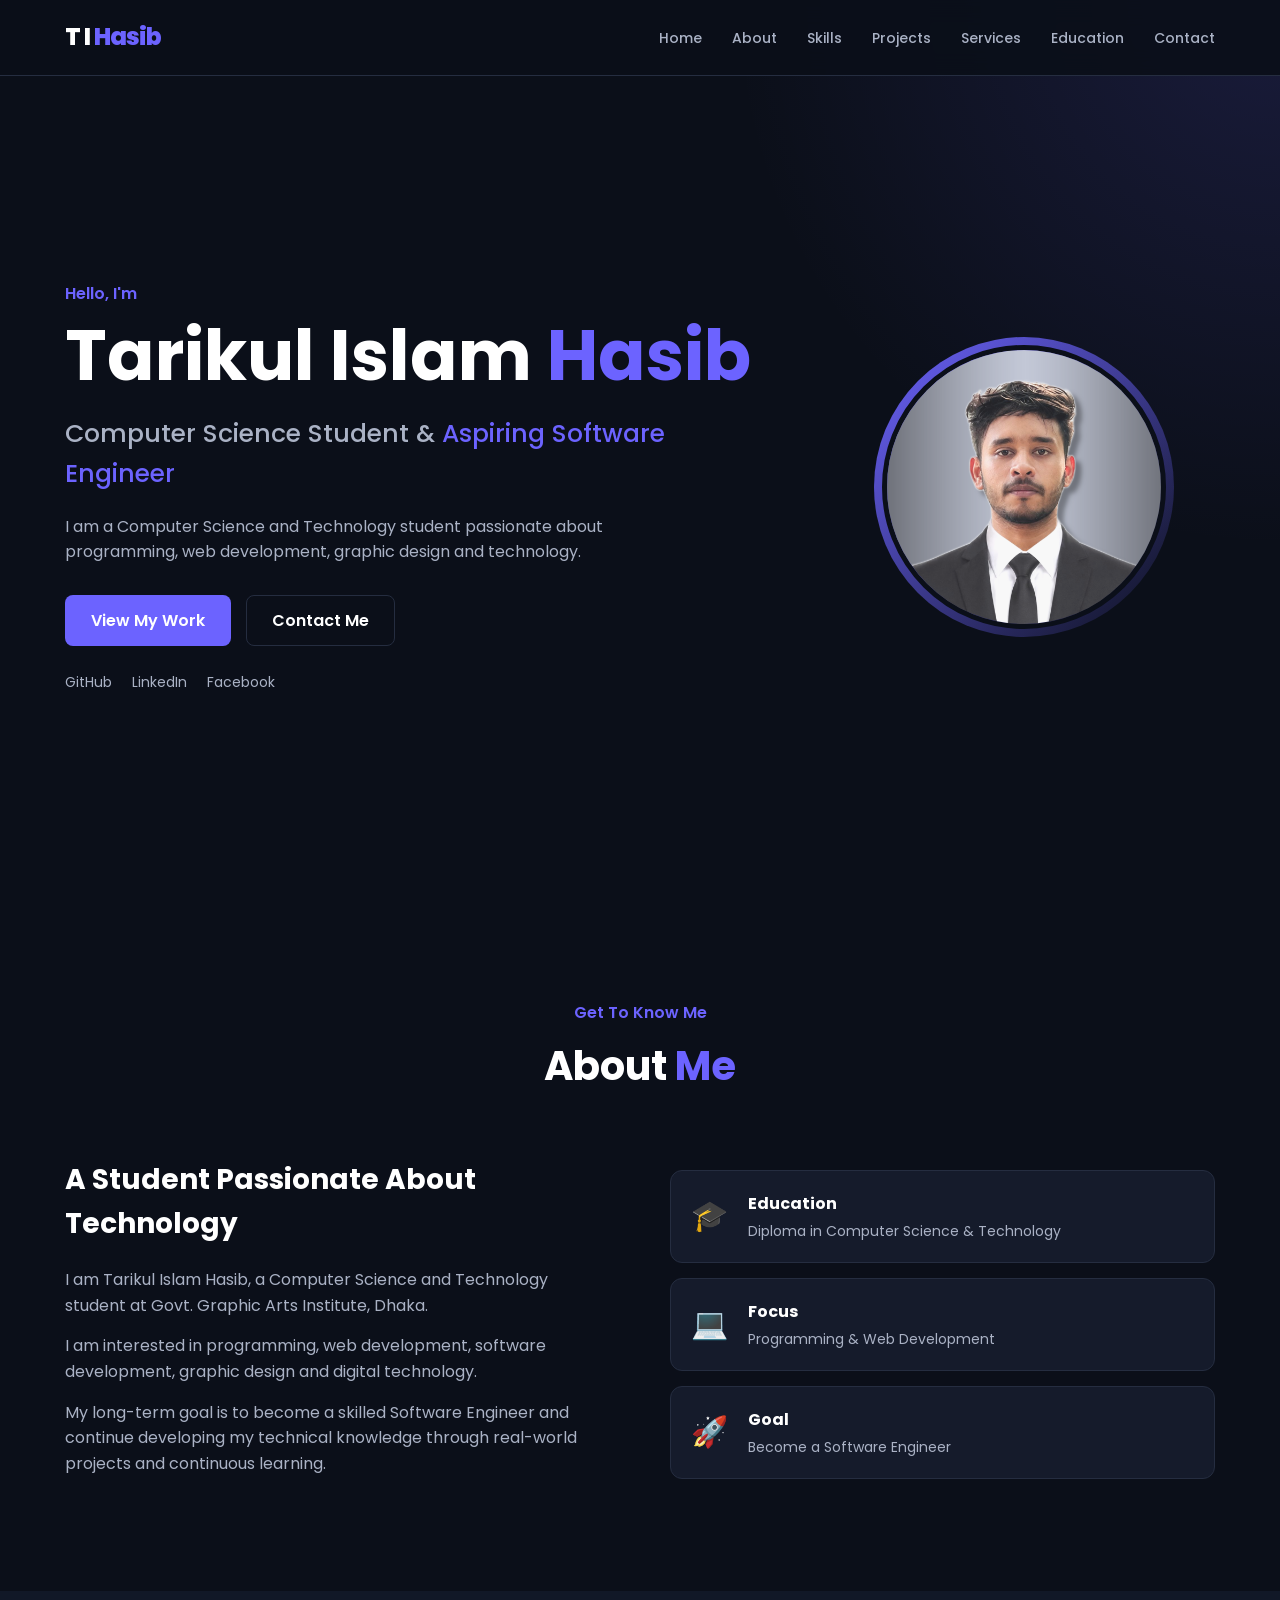
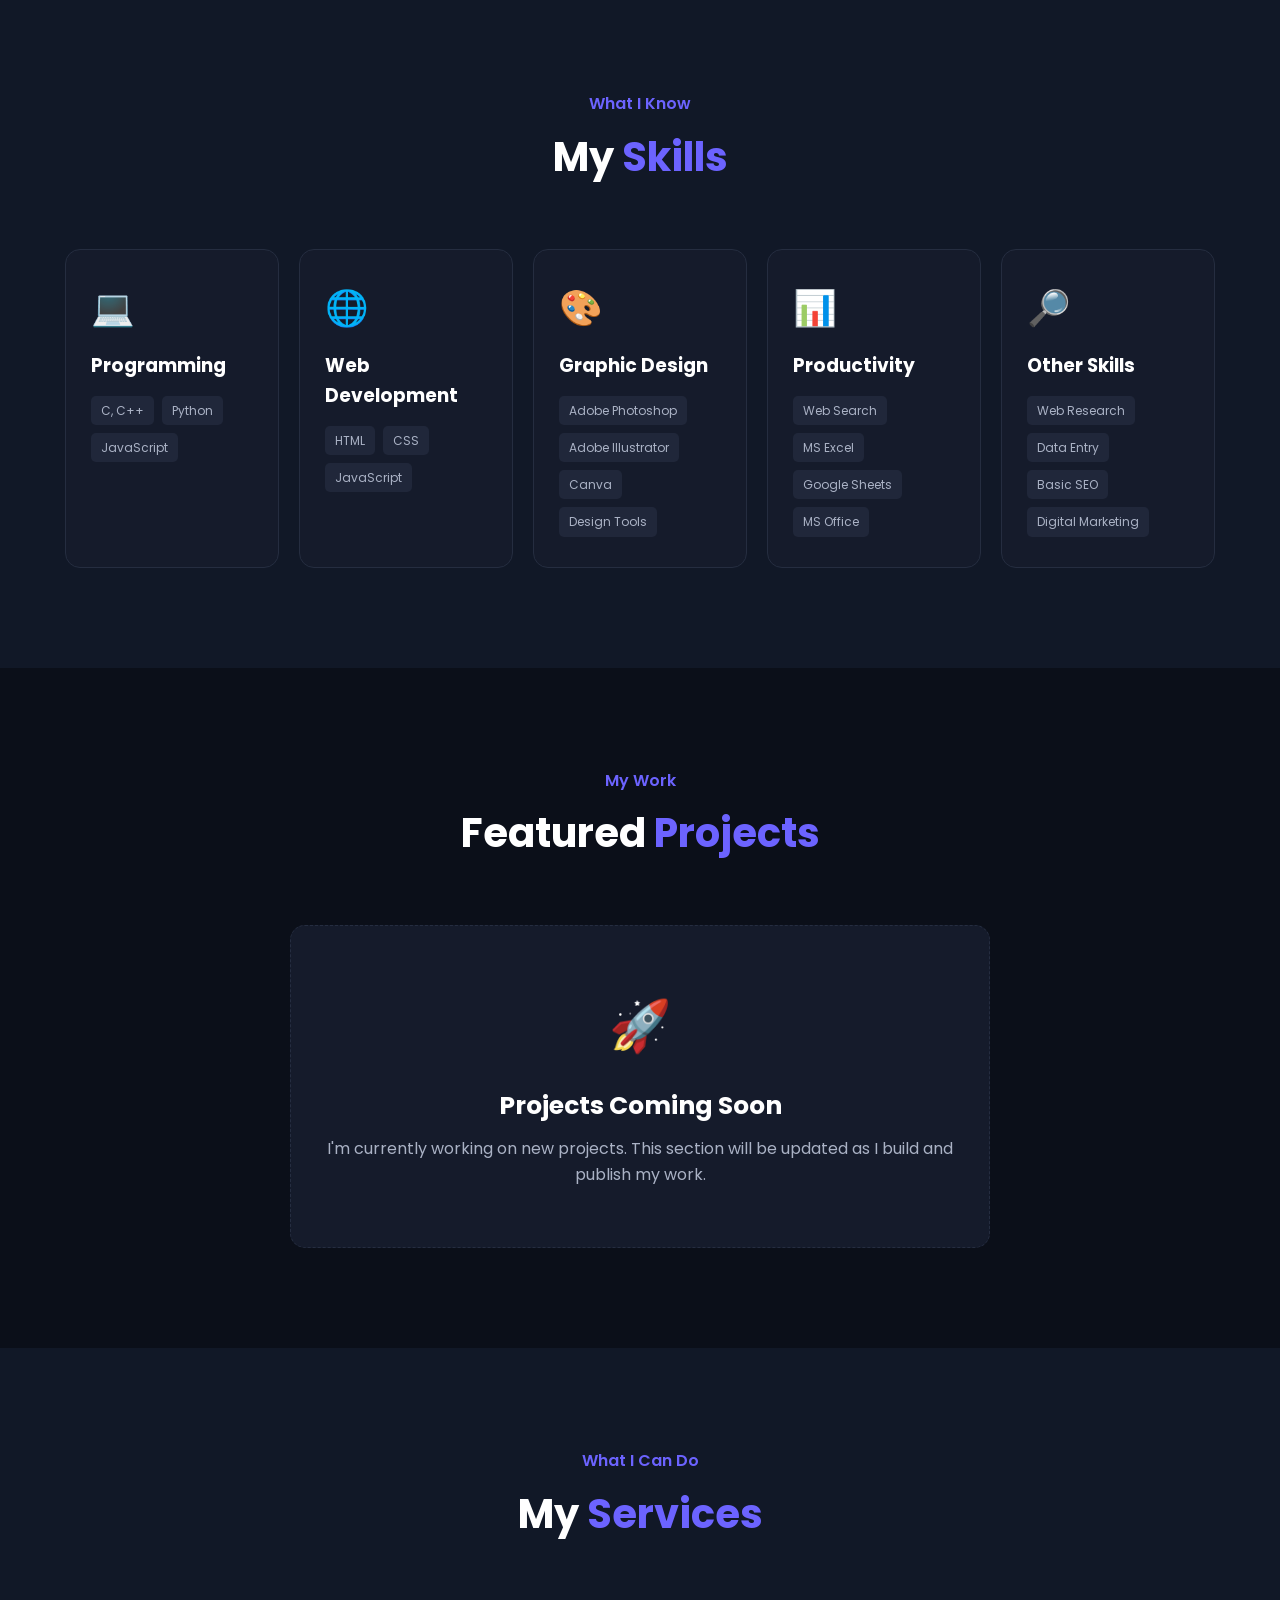
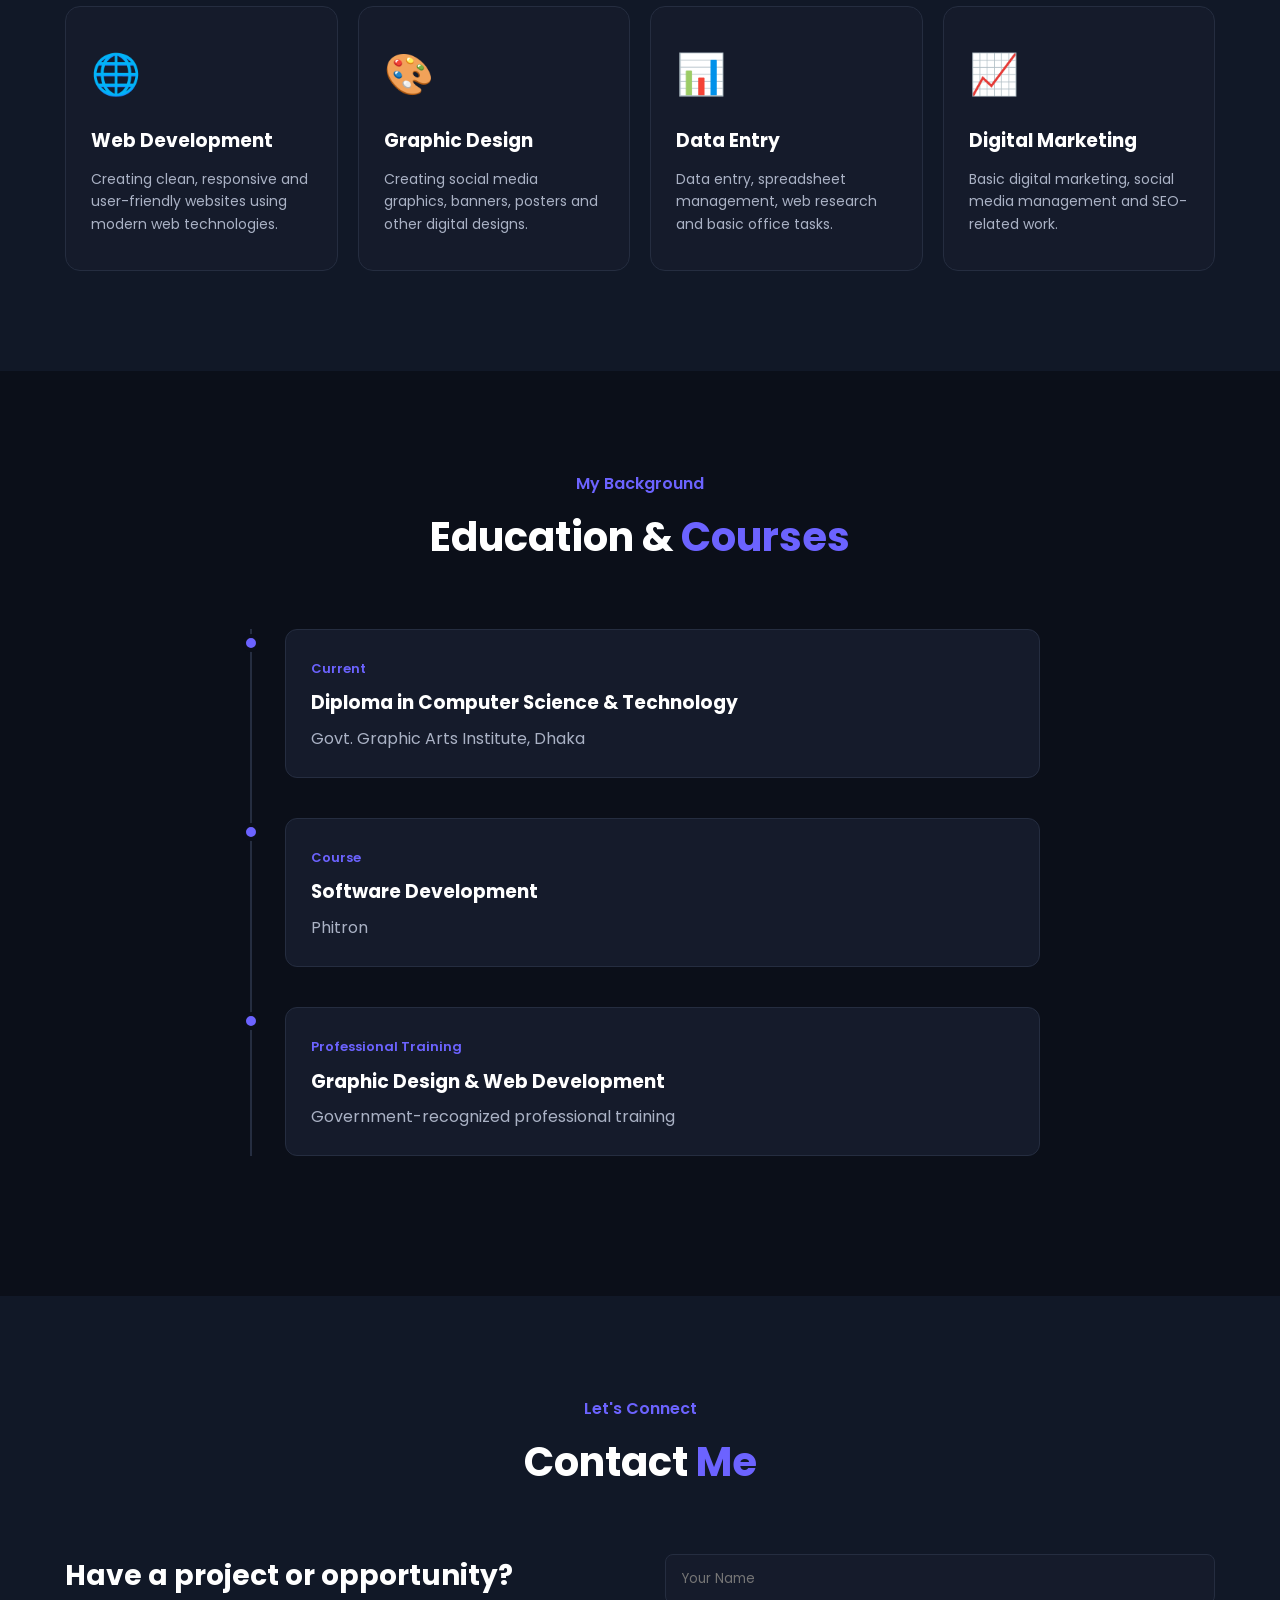
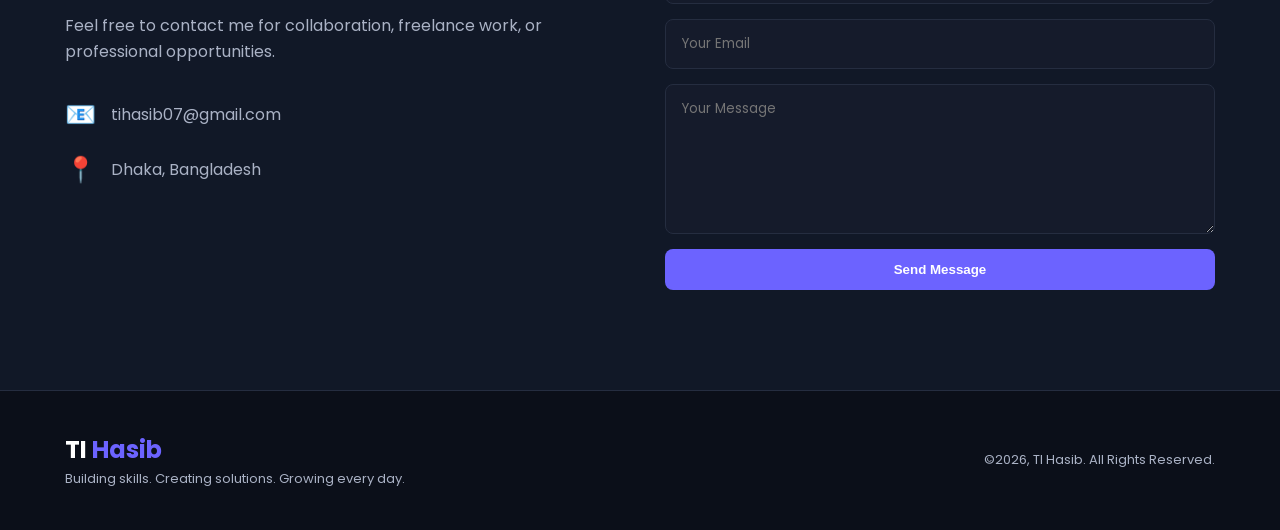
==== index.html @ 2594bf4c "Move site files to repo root" ====
<!DOCTYPE html>
<html lang="en">

<head>

    <meta charset="UTF-8">

    <meta name="viewport" content="width=device-width, initial-scale=1.0">

    <meta name="description"
        content="Tarikul Islam Hasib - Computer Science & Technology Student, Web Developer and Aspiring Software Engineer.">

    <meta name="author" content="Tarikul Islam Hasib">

    <title>TI Hasib | Portfolio</title>

    <!-- Google Font -->
    <link rel="preconnect" href="https://fonts.googleapis.com">
    <link rel="preconnect" href="https://fonts.gstatic.com" crossorigin>

    <link href="https://fonts.googleapis.com/css2?family=Poppins:wght@300;400;500;600;700;800&display=swap"
        rel="stylesheet">

    <!-- CSS -->
    <link rel="stylesheet" href="css/style.css">

</head>

<body>

    <!-- ================= NAVBAR ================= -->

    <header class="header">

        <nav class="navbar container">

            <a href="#home" class="logo">
                T I <span> Hasib</span>
            </a>

            <button class="menu-toggle" id="menu-toggle" aria-label="Toggle menu">
                ☰
            </button>

            <ul class="nav-menu" id="nav-menu">

                <li>
                    <a href="#home">Home</a>
                </li>

                <li>
                    <a href="#about">About</a>
                </li>

                <li>
                    <a href="#skills">Skills</a>
                </li>

                <li>
                    <a href="#projects">Projects</a>
                </li>

                <li>
                    <a href="#services">Services</a>
                </li>

                <li>
                    <a href="#education">Education</a>
                </li>

                <li>
                    <a href="#contact">Contact</a>
                </li>

            </ul>

        </nav>

    </header>


    <!-- ================= HERO ================= -->

    <main>

        <section class="hero" id="home">

            <div class="container hero-content">

                <div class="hero-text">

                    <p class="hero-small">
                        Hello, I'm
                    </p>

                    <h1>
                        Tarikul Islam <span>Hasib</span>
                    </h1>

                    <h2>
                        Computer Science Student &amp;
                        <span>Aspiring Software Engineer</span>
                    </h2>

                    <p class="hero-description">
                        I am a Computer Science and Technology student
                        passionate about programming, web development,
                        graphic design and technology.
                    </p>

                    <div class="hero-buttons">

                        <a href="#projects" class="btn primary-btn">
                            View My Work
                        </a>

                        <a href="#contact" class="btn secondary-btn">
                            Contact Me
                        </a>

                    </div>

                    <div class="social-links">

                        <a href="https://github.com/tihasib" target="_blank">
                            GitHub
                        </a>

                        <a href="https://www.linkedin.com/in/tihasib/" target="_blank">
                            LinkedIn
                        </a>

                        <a href="https://www.facebook.com/tihasib8" target="_blank">
                            Facebook
                        </a>

                    </div>

                </div>


                <div class="hero-image">

                    <div class="profile-circle">

                        <img src="assets/images/profile.jpg" alt="Tarikul Islam Hasib"
                            onerror="this.onerror=null; this.src='assets/images/profile-placeholder.svg';">

                    </div>

                </div>

            </div>

        </section>


        <!-- ================= ABOUT ================= -->

        <section class="section" id="about">

            <div class="container">

                <div class="section-title">

                    <p>Get To Know Me</p>

                    <h2>About <span>Me</span></h2>

                </div>

                <div class="about-content">

                    <div class="about-text">

                        <h3>
                            A Student Passionate About Technology
                        </h3>

                        <p>
                            I am Tarikul Islam Hasib, a Computer Science
                            and Technology student at Govt. Graphic Arts
                            Institute, Dhaka.
                        </p>

                        <p>
                            I am interested in programming, web development,
                            software development, graphic design and
                            digital technology.
                        </p>

                        <p>
                            My long-term goal is to become a skilled
                            Software Engineer and continue developing
                            my technical knowledge through real-world
                            projects and continuous learning.
                        </p>

                    </div>


                    <div class="about-info">

                        <div class="info-card">

                            <span>🎓</span>

                            <div>
                                <h4>Education</h4>
                                <p>
                                    Diploma in Computer Science &amp;
                                    Technology
                                </p>
                            </div>

                        </div>


                        <div class="info-card">

                            <span>💻</span>

                            <div>
                                <h4>Focus</h4>
                                <p>
                                    Programming &amp; Web Development
                                </p>
                            </div>

                        </div>


                        <div class="info-card">

                            <span>🚀</span>

                            <div>
                                <h4>Goal</h4>
                                <p>
                                    Become a Software Engineer
                                </p>
                            </div>

                        </div>

                    </div>

                </div>

            </div>

        </section>


        <!-- ================= SKILLS ================= -->

        <section class="section skills-section" id="skills">

            <div class="container">

                <div class="section-title">

                    <p>What I Know</p>

                    <h2>My <span>Skills</span></h2>

                </div>


                <div class="skills-grid">


                    <!-- Programming -->

                    <div class="skill-card">

                        <div class="skill-icon">
                            💻
                        </div>

                        <h3>Programming</h3>

                        <div class="skill-list">

                            <span>C, C++</span>
                            <span>Python</span>
                            <span>JavaScript</span>

                        </div>

                    </div>


                    <!-- Web -->

                    <div class="skill-card">

                        <div class="skill-icon">
                            🌐
                        </div>

                        <h3>Web Development</h3>

                        <div class="skill-list">

                            <span>HTML</span>
                            <span>CSS</span>
                            <span>JavaScript</span>

                        </div>

                    </div>


                    <!-- Design -->

                    <div class="skill-card">

                        <div class="skill-icon">
                            🎨
                        </div>

                        <h3>Graphic Design</h3>

                        <div class="skill-list">

                            <span>Adobe Photoshop</span>
                            <span>Adobe Illustrator</span>
                            <span>Canva</span>
                            <span>Design Tools</span>

                        </div>

                    </div>


                    <!-- Productivity -->

                    <div class="skill-card">

                        <div class="skill-icon">
                            📊
                        </div>

                        <h3>Productivity</h3>

                        <div class="skill-list">

                            <span>Web Search</span>
                            <span>MS Excel</span>
                            <span>Google Sheets</span>
                            <span>MS Office</span>

                        </div>

                    </div>


                    <!-- Other -->

                    <div class="skill-card">

                        <div class="skill-icon">
                            🔎
                        </div>

                        <h3>Other Skills</h3>

                        <div class="skill-list">

                            <span>Web Research</span>
                            <span>Data Entry</span>
                            <span>Basic SEO</span>
                            <span>Digital Marketing</span>

                        </div>

                    </div>

                </div>

            </div>

        </section>


        <!-- ================= PROJECTS ================= -->

        <section class="section" id="projects">

            <div class="container">

                <div class="section-title">

                    <p>My Work</p>

                    <h2>Featured <span>Projects</span></h2>

                </div>


                <div class="empty-projects">

                    <div class="empty-icon">
                        🚀
                    </div>

                    <h3>
                        Projects Coming Soon
                    </h3>

                    <p>
                        I'm currently working on new projects.
                        This section will be updated as I build
                        and publish my work.
                    </p>

                </div>

            </div>

        </section>


        <!-- ================= SERVICES ================= -->

        <section class="section services-section" id="services">

            <div class="container">

                <div class="section-title">

                    <p>What I Can Do</p>

                    <h2>My <span>Services</span></h2>

                </div>


                <div class="services-grid">


                    <div class="service-card">

                        <div class="service-icon">
                            🌐
                        </div>

                        <h3>Web Development</h3>

                        <p>
                            Creating clean, responsive and
                            user-friendly websites using
                            modern web technologies.
                        </p>

                    </div>


                    <div class="service-card">

                        <div class="service-icon">
                            🎨
                        </div>

                        <h3>Graphic Design</h3>

                        <p>
                            Creating social media graphics,
                            banners, posters and other
                            digital designs.
                        </p>

                    </div>


                    <div class="service-card">

                        <div class="service-icon">
                            📊
                        </div>

                        <h3>Data Entry</h3>

                        <p>
                            Data entry, spreadsheet management,
                            web research and basic office tasks.
                        </p>

                    </div>


                    <div class="service-card">

                        <div class="service-icon">
                            📈
                        </div>

                        <h3>Digital Marketing</h3>

                        <p>
                            Basic digital marketing, social media
                            management and SEO-related work.
                        </p>

                    </div>

                </div>

            </div>

        </section>


        <!-- ================= EDUCATION ================= -->

        <section class="section" id="education">

            <div class="container">

                <div class="section-title">

                    <p>My Background</p>

                    <h2>Education &amp; <span>Courses</span></h2>

                </div>


                <div class="timeline">


                    <div class="timeline-item">

                        <div class="timeline-dot"></div>

                        <div class="timeline-content">

                            <span class="timeline-date">
                                Current
                            </span>

                            <h3>
                                Diploma in Computer Science
                                &amp; Technology
                            </h3>

                            <p>
                                Govt. Graphic Arts Institute,
                                Dhaka
                            </p>

                        </div>

                    </div>


                    <div class="timeline-item">

                        <div class="timeline-dot"></div>

                        <div class="timeline-content">

                            <span class="timeline-date">
                                Course
                            </span>

                            <h3>
                                Software Development
                            </h3>

                            <p>
                                Phitron
                            </p>

                        </div>

                    </div>


                    <div class="timeline-item">

                        <div class="timeline-dot"></div>

                        <div class="timeline-content">

                            <span class="timeline-date">
                                Professional Training
                            </span>

                            <h3>
                                Graphic Design &amp; Web Development
                            </h3>

                            <p>
                                Government-recognized professional
                                training
                            </p>

                        </div>

                    </div>

                </div>

            </div>

        </section>


        <!-- ================= CONTACT ================= -->

        <section class="section contact-section" id="contact">

            <div class="container">

                <div class="section-title">

                    <p>Let's Connect</p>

                    <h2>Contact <span>Me</span></h2>

                </div>


                <div class="contact-content">


                    <div class="contact-text">

                        <h3>
                            Have a project or opportunity?
                        </h3>

                        <p>
                            Feel free to contact me for
                            collaboration, freelance work,
                            or professional opportunities.
                        </p>


                        <div class="contact-info">

                            <div>
                                <span>📧</span>
                                <p>
                                    tihasib07@gmail.com
                                </p>
                            </div>

                            <div>
                                <span>📍</span>
                                <p>
                                    Dhaka, Bangladesh
                                </p>
                            </div>

                        </div>

                    </div>


                    <form class="contact-form" id="contact-form">

                        <input type="text" placeholder="Your Name" required>

                        <input type="email" placeholder="Your Email" required>

                        <textarea rows="6" placeholder="Your Message" required></textarea>

                        <button type="submit" class="btn primary-btn">
                            Send Message
                        </button>

                    </form>

                </div>

            </div>

        </section>

    </main>


    <!-- ================= FOOTER ================= -->

    <footer class="footer">

        <div class="container footer-content">

            <div>

                <h3>
                    TI<span>  Hasib</span>
                </h3>

                <p>
                    Building skills. Creating solutions.
                    Growing every day.
                </p>

            </div>


            <div>

                <p>
                    ©2026, TI  Hasib. All Rights Reserved.
                </p>

            </div>

        </div>

    </footer>


    <!-- JavaScript -->
    <script src="js/script.js"></script>

</body>

</html>
---- css/style.css ----
/* ================================
   GLOBAL SETTINGS
================================ */

* {
    margin: 0;
    padding: 0;
    box-sizing: border-box;
}

html {
    scroll-behavior: smooth;
}

body {
    font-family: "Poppins", sans-serif;
    background: #0b0f19;
    color: #ffffff;
    line-height: 1.6;
}

a {
    text-decoration: none;
    color: inherit;
}

ul {
    list-style: none;
}

img {
    max-width: 100%;
    display: block;
}

.container {
    width: 90%;
    max-width: 1150px;
    margin: auto;
}

.section {
    padding: 100px 0;
}


/* ================================
   COLORS
================================ */

:root {

    --background: #0b0f19;

    --background-light: #111827;

    --card: #151b2b;

    --text: #ffffff;

    --text-light: #aab2c5;

    --primary: #6c63ff;

    --primary-light: #8c85ff;

    --border: #252d40;

}


/* ================================
   NAVBAR
================================ */

.header {
    position: fixed;
    top: 0;
    left: 0;

    width: 100%;

    z-index: 1000;

    background: rgba(11, 15, 25, 0.9);

    backdrop-filter: blur(12px);

    border-bottom: 1px solid var(--border);
}

.navbar {

    min-height: 75px;

    display: flex;

    align-items: center;

    justify-content: space-between;
}

.logo {

    font-size: 24px;

    font-weight: 800;

    letter-spacing: -1px;
}

.logo span,
.footer h3 span,
.hero h1 span,
.hero h2 span,
.section-title h2 span {

    color: var(--primary);
}

.nav-menu {

    display: flex;

    align-items: center;

    gap: 30px;
}

.nav-menu a {

    font-size: 14px;

    font-weight: 500;

    color: var(--text-light);

    transition: 0.3s;
}

.nav-menu a:hover {

    color: var(--primary);
}

.menu-toggle {

    display: none;

    background: none;

    border: none;

    color: white;

    font-size: 28px;

    cursor: pointer;
}


/* ================================
   HERO
================================ */

.hero {

    min-height: 100vh;

    display: flex;

    align-items: center;

    padding-top: 75px;

    background:
        radial-gradient(
            circle at top right,
            rgba(108, 99, 255, 0.15),
            transparent 35%
        );
}

.hero-content {

    display: grid;

    grid-template-columns: 1.3fr 0.7fr;

    align-items: center;

    gap: 60px;
}

.hero-small {

    color: var(--primary);

    font-weight: 600;

    margin-bottom: 10px;
}

.hero h1 {

    font-size: clamp(42px, 6vw, 70px);

    line-height: 1.1;

    margin-bottom: 20px;
}

.hero h2 {

    font-size: 25px;

    color: var(--text-light);

    font-weight: 500;

    margin-bottom: 20px;
}

.hero-description {

    max-width: 650px;

    color: var(--text-light);

    margin-bottom: 30px;
}

.hero-buttons {

    display: flex;

    gap: 15px;

    flex-wrap: wrap;
}


/* ================================
   BUTTON
================================ */

.btn {

    display: inline-block;

    padding: 12px 25px;

    border-radius: 8px;

    font-weight: 600;

    transition: 0.3s;

    border: 1px solid transparent;

    cursor: pointer;
}

.primary-btn {

    background: var(--primary);

    color: white;
}

.primary-btn:hover {

    background: var(--primary-light);

    transform: translateY(-3px);
}

.secondary-btn {

    border-color: var(--border);

    color: white;
}

.secondary-btn:hover {

    border-color: var(--primary);

    color: var(--primary);
}


/* ================================
   SOCIAL LINKS
================================ */

.social-links {

    display: flex;

    gap: 20px;

    margin-top: 25px;
}

.social-links a {

    color: var(--text-light);

    font-size: 14px;

    transition: 0.3s;
}

.social-links a:hover {

    color: var(--primary);
}


/* ================================
   PROFILE IMAGE
================================ */

.hero-image {

    display: flex;

    justify-content: center;
}

.profile-circle {

    width: 300px;

    height: 300px;

    border-radius: 50%;

    padding: 8px;

    background: linear-gradient(
        135deg,
        var(--primary),
        transparent
    );
}

.profile-circle img {

    width: 100%;

    height: 100%;

    object-fit: cover;

    border-radius: 50%;

    border: 5px solid var(--background);
}


/* ================================
   SECTION TITLE
================================ */

.section-title {

    text-align: center;

    margin-bottom: 60px;
}

.section-title p {

    color: var(--primary);

    font-weight: 600;

    margin-bottom: 8px;
}

.section-title h2 {

    font-size: 40px;
}


/* ================================
   ABOUT
================================ */

.about-content {

    display: grid;

    grid-template-columns: 1fr 1fr;

    gap: 60px;

    align-items: center;
}

.about-text h3 {

    font-size: 28px;

    margin-bottom: 20px;
}

.about-text p {

    color: var(--text-light);

    margin-bottom: 15px;
}

.about-info {

    display: flex;

    flex-direction: column;

    gap: 15px;
}

.info-card {

    display: flex;

    align-items: center;

    gap: 20px;

    padding: 20px;

    background: var(--card);

    border: 1px solid var(--border);

    border-radius: 12px;

    transition: 0.3s;
}

.info-card:hover {

    transform: translateX(5px);

    border-color: var(--primary);
}

.info-card > span {

    font-size: 30px;
}

.info-card h4 {

    margin-bottom: 3px;
}

.info-card p {

    color: var(--text-light);

    font-size: 14px;
}


/* ================================
   SKILLS
================================ */

.skills-section {

    background: var(--background-light);
}

.skills-grid {

    display: grid;

    grid-template-columns:
        repeat(auto-fit, minmax(210px, 1fr));

    gap: 20px;
}

.skill-card {

    padding: 30px 25px;

    background: var(--card);

    border: 1px solid var(--border);

    border-radius: 15px;

    transition: 0.3s;
}

.skill-card:hover {

    transform: translateY(-7px);

    border-color: var(--primary);
}

.skill-icon {

    font-size: 35px;

    margin-bottom: 15px;
}

.skill-card h3 {

    margin-bottom: 15px;
}

.skill-list {

    display: flex;

    flex-wrap: wrap;

    gap: 8px;
}

.skill-list span {

    padding: 5px 10px;

    border-radius: 5px;

    background: #20273a;

    color: var(--text-light);

    font-size: 12px;
}


/* ================================
   PROJECTS
================================ */

.empty-projects {

    max-width: 700px;

    margin: auto;

    padding: 60px 30px;

    text-align: center;

    background: var(--card);

    border: 1px dashed var(--border);

    border-radius: 15px;
}

.empty-icon {

    font-size: 50px;

    margin-bottom: 20px;
}

.empty-projects h3 {

    font-size: 25px;

    margin-bottom: 10px;
}

.empty-projects p {

    color: var(--text-light);
}


/* ================================
   SERVICES
================================ */

.services-section {

    background: var(--background-light);
}

.services-grid {

    display: grid;

    grid-template-columns:
        repeat(auto-fit, minmax(230px, 1fr));

    gap: 20px;
}

.service-card {

    padding: 35px 25px;

    background: var(--card);

    border: 1px solid var(--border);

    border-radius: 15px;

    transition: 0.3s;
}

.service-card:hover {

    transform: translateY(-7px);

    border-color: var(--primary);
}

.service-icon {

    font-size: 40px;

    margin-bottom: 20px;
}

.service-card h3 {

    margin-bottom: 12px;
}

.service-card p {

    color: var(--text-light);

    font-size: 14px;
}


/* ================================
   EDUCATION TIMELINE
================================ */

.timeline {

    max-width: 800px;

    margin: auto;

    position: relative;
}

.timeline::before {

    content: "";

    position: absolute;

    left: 10px;

    top: 0;

    width: 2px;

    height: 100%;

    background: var(--border);
}

.timeline-item {

    position: relative;

    padding-left: 45px;

    margin-bottom: 40px;
}

.timeline-dot {

    position: absolute;

    left: 2px;

    top: 5px;

    width: 18px;

    height: 18px;

    background: var(--primary);

    border-radius: 50%;

    border: 4px solid var(--background);
}

.timeline-content {

    padding: 25px;

    background: var(--card);

    border: 1px solid var(--border);

    border-radius: 12px;
}

.timeline-date {

    color: var(--primary);

    font-size: 13px;

    font-weight: 600;
}

.timeline-content h3 {

    margin: 8px 0;
}

.timeline-content p {

    color: var(--text-light);
}


/* ================================
   CONTACT
================================ */

.contact-section {

    background: var(--background-light);
}

.contact-content {

    display: grid;

    grid-template-columns: 1fr 1fr;

    gap: 50px;
}

.contact-text h3 {

    font-size: 28px;

    margin-bottom: 15px;
}

.contact-text > p {

    color: var(--text-light);

    margin-bottom: 30px;
}

.contact-info {

    display: flex;

    flex-direction: column;

    gap: 15px;
}

.contact-info div {

    display: flex;

    align-items: center;

    gap: 15px;
}

.contact-info span {

    font-size: 25px;
}

.contact-info p {

    color: var(--text-light);
}

.contact-form {

    display: flex;

    flex-direction: column;

    gap: 15px;
}

.contact-form input,
.contact-form textarea {

    width: 100%;

    padding: 14px 16px;

    background: var(--card);

    color: white;

    border: 1px solid var(--border);

    border-radius: 8px;

    outline: none;

    font-family: inherit;
}

.contact-form input:focus,
.contact-form textarea:focus {

    border-color: var(--primary);
}

.contact-form textarea {

    resize: vertical;
}


/* ================================
   FOOTER
================================ */

.footer {

    padding: 40px 0;

    border-top: 1px solid var(--border);
}

.footer-content {

    display: flex;

    justify-content: space-between;

    align-items: center;

    gap: 20px;
}

.footer h3 {

    font-size: 24px;
}

.footer p {

    color: var(--text-light);

    font-size: 13px;
}


/* ================================
   RESPONSIVE
================================ */

@media (max-width: 850px) {

    .menu-toggle {

        display: block;
    }

    .nav-menu {

        position: absolute;

        top: 75px;

        left: 0;

        width: 100%;

        background: var(--background);

        flex-direction: column;

        padding: 25px;

        gap: 20px;

        display: none;

        border-bottom: 1px solid var(--border);
    }

    .nav-menu.active {

        display: flex;
    }

    .hero-content {

        grid-template-columns: 1fr;

        text-align: center;
    }

    .hero-image {

        order: -1;
    }

    .hero-buttons,
    .social-links {

        justify-content: center;
    }

    .about-content {

        grid-template-columns: 1fr;
    }

    .contact-content {

        grid-template-columns: 1fr;
    }

    .footer-content {

        flex-direction: column;

        text-align: center;
    }

}


@media (max-width: 500px) {

    .section {

        padding: 70px 0;
    }

    .hero h1 {

        font-size: 40px;
    }

    .hero h2 {

        font-size: 20px;
    }

    .profile-circle {

        width: 220px;

        height: 220px;
    }

    .section-title h2 {

        font-size: 32px;
    }

}
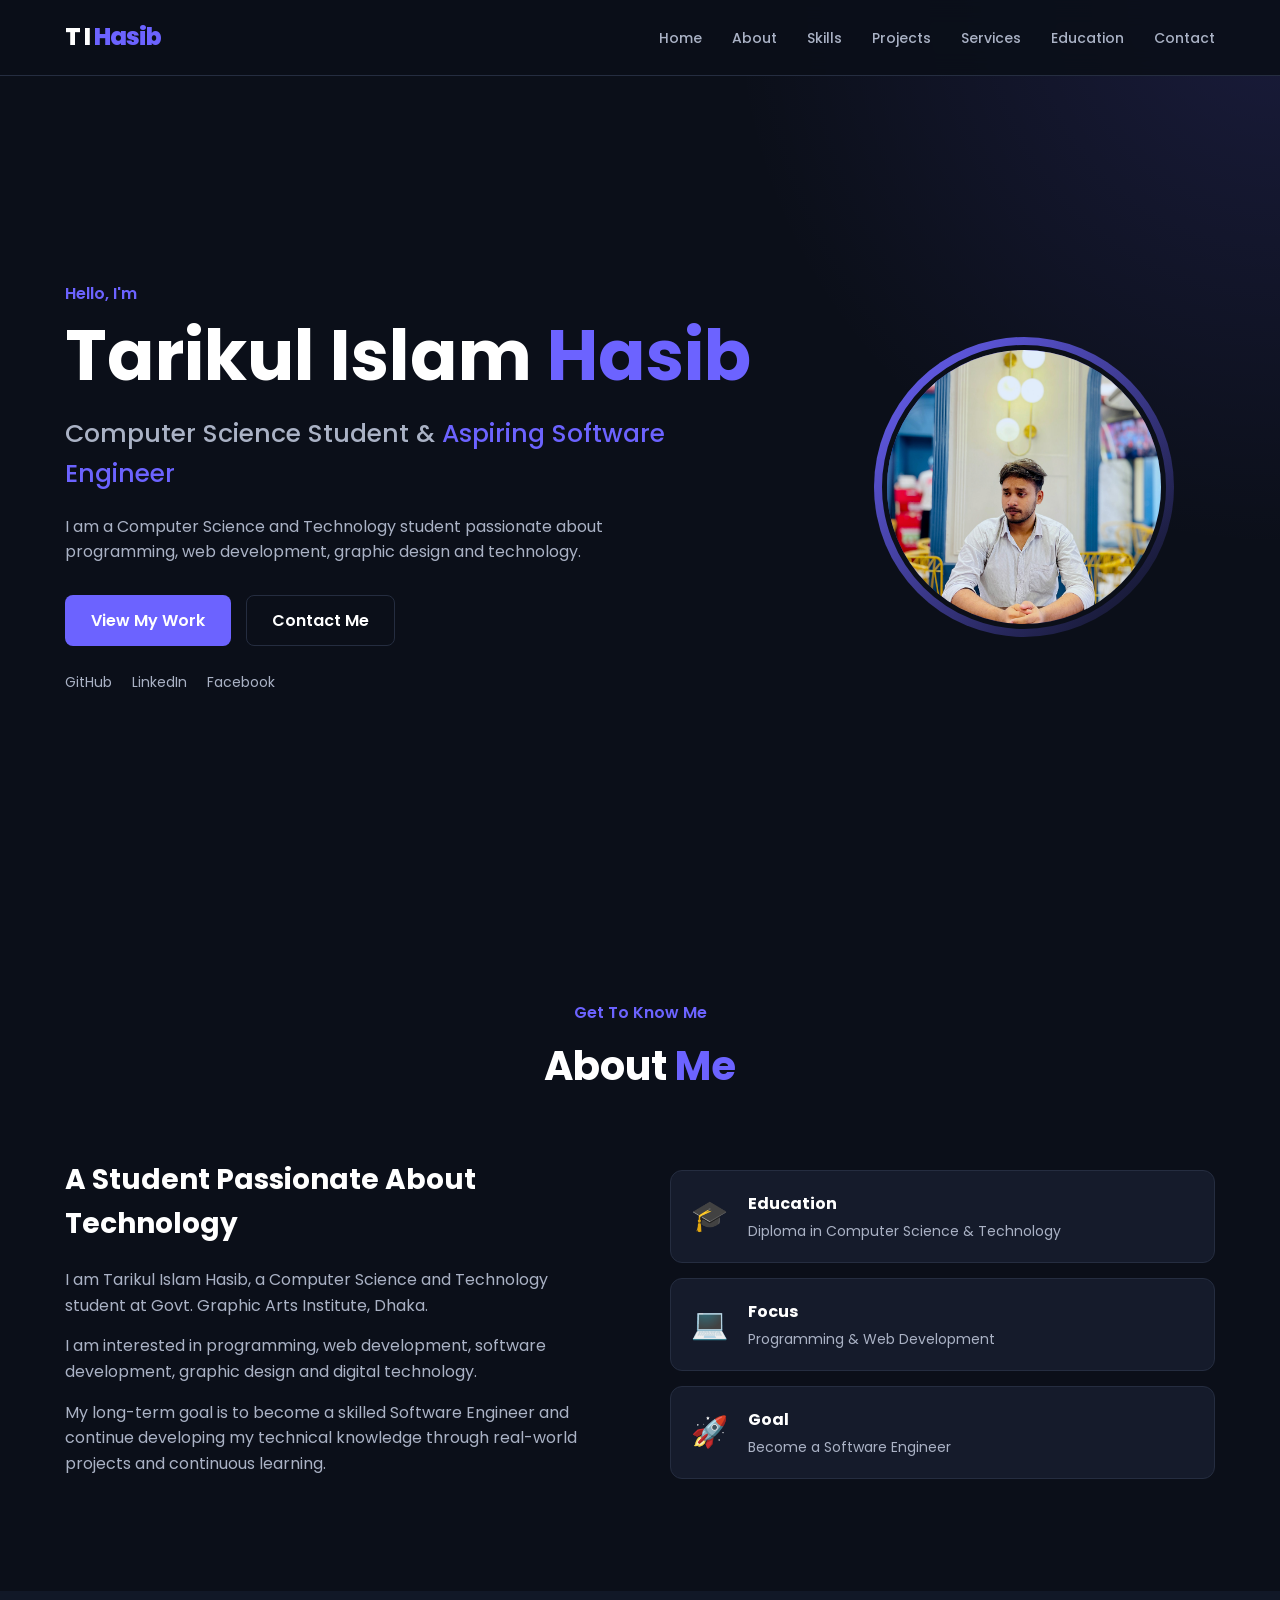
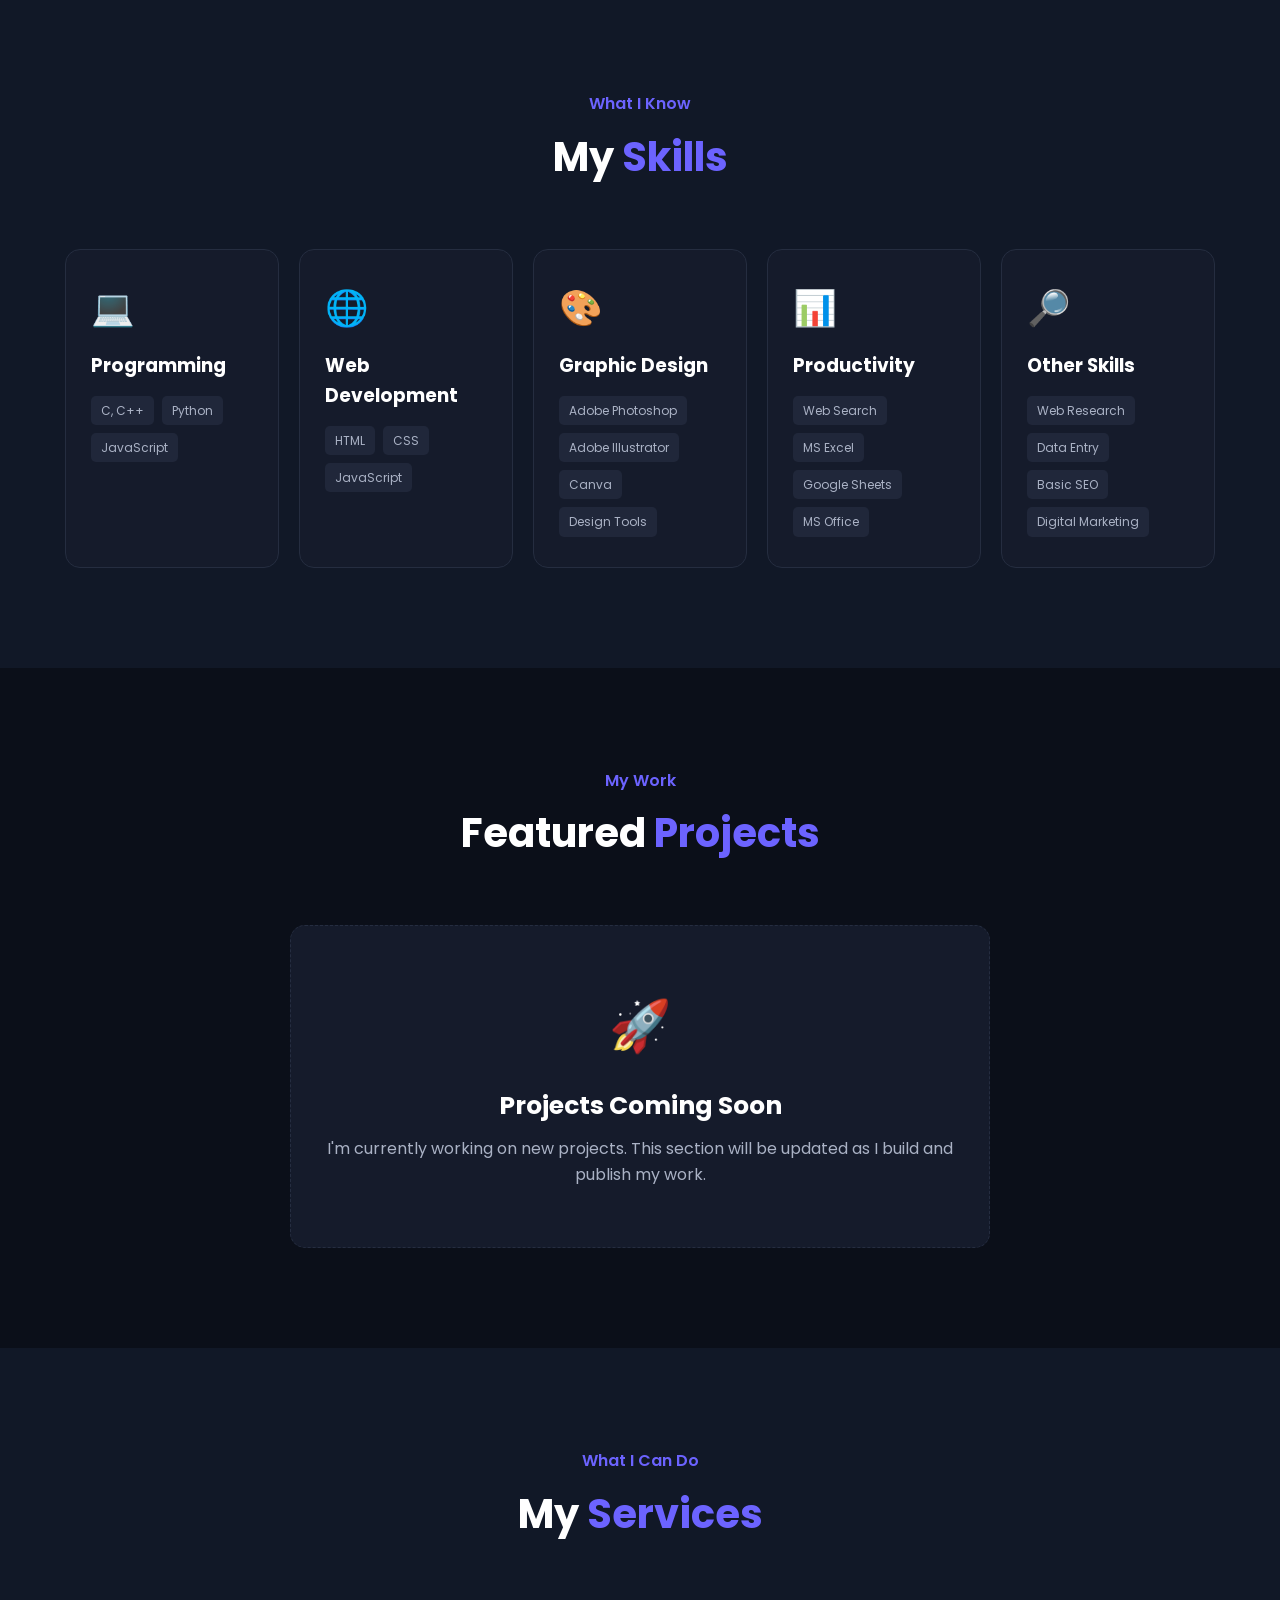
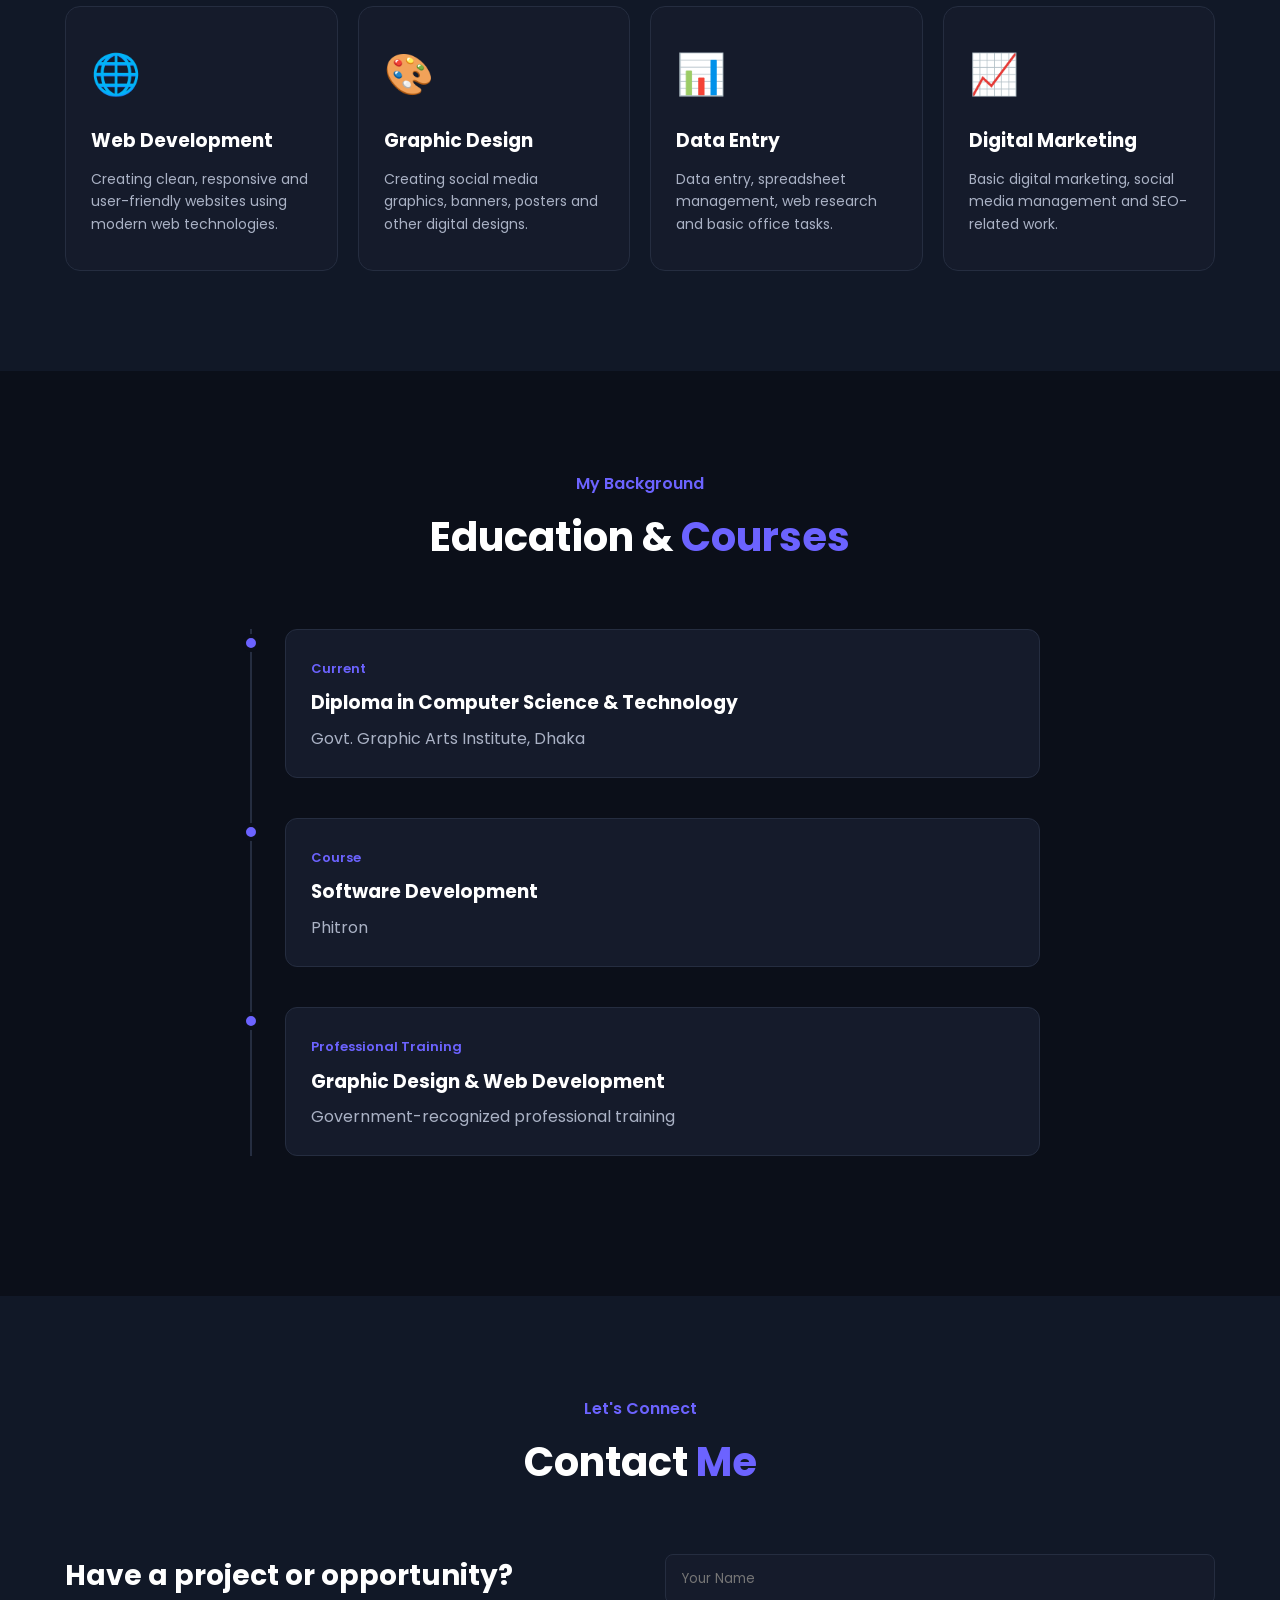
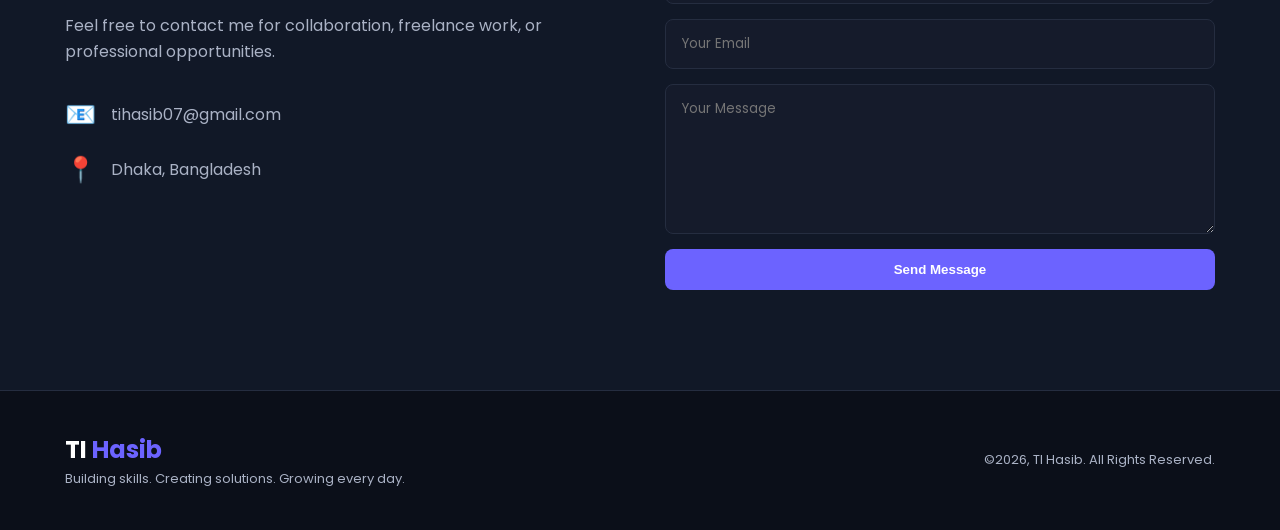
==== commit 838e94d2: "Update profile image source in index.html profile change in main html file" ====
--- a/index.html
+++ b/index.html
@@ -143,7 +143,7 @@
 
                     <div class="profile-circle">
 
-                        <img src="assets/images/profile.jpg" alt="Tarikul Islam Hasib"
+                        <img src="assets/images/hasib_portrait_edited.jpg" alt="Tarikul Islam Hasib"
                             onerror="this.onerror=null; this.src='assets/images/profile-placeholder.svg';">
 
                     </div>
@@ -721,4 +721,4 @@
 
 </body>
 
-</html>+</html>
